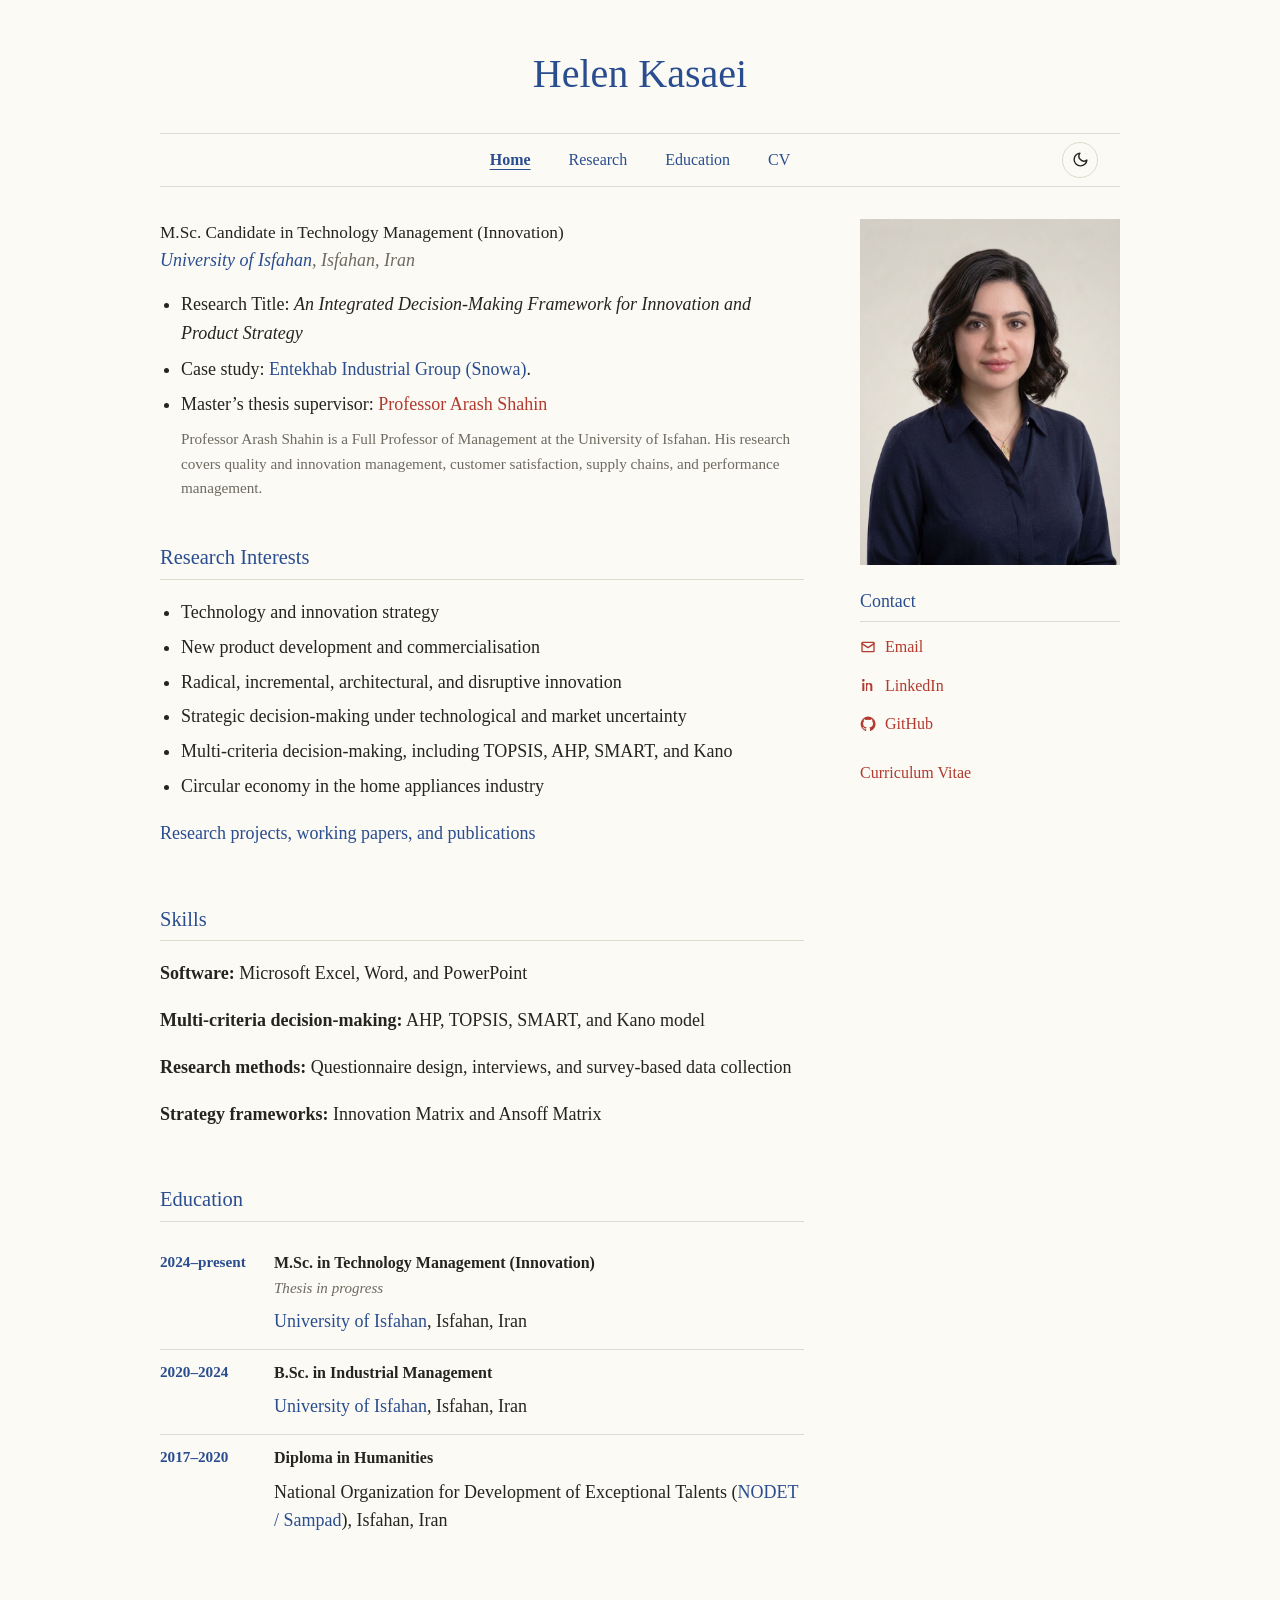
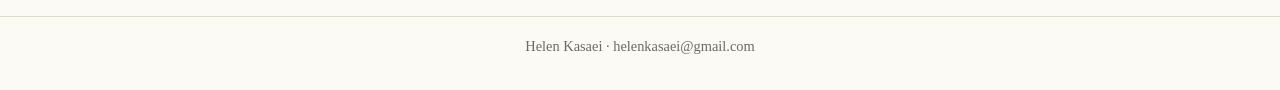
==== index.html @ 2e4b519d "Refine profile and add skills section" ====
<!DOCTYPE html>
<html lang="en">
<head>
<meta charset="UTF-8">
<meta name="viewport" content="width=device-width, initial-scale=1.0">
<meta name="description" content="Helen Kasaei — M.Sc. candidate in Technology Management and Innovation at the University of Isfahan.">
<title>Helen Kasaei · Technology Management &amp; Innovation</title>
<link rel="stylesheet" href="site.css?v=20261124-4">
</head>
<body>
<header class="site-header">
  <div class="wrap">
    <h1 class="site-title">Helen Kasaei</h1>
    <nav class="tabs" aria-label="Main navigation">
      <a href="index.html#home" aria-current="page">Home</a>
      <a href="research.html?v=20261124-4">Research</a>
      <a href="index.html#education">Education</a>
      <a href="cv.html">CV</a>
      <button class="theme-toggle" type="button" data-theme-toggle aria-label="Switch to dark mode" onclick="toggleTheme()"></button>
    </nav>
    <button class="mobile-menu-btn" type="button" onclick="toggleMobileMenu()" aria-expanded="false" aria-controls="mobile-menu">
      <svg viewBox="0 0 24 24" fill="none" stroke="currentColor" stroke-width="2" stroke-linecap="round"><line x1="3" y1="6" x2="21" y2="6"/><line x1="3" y1="12" x2="21" y2="12"/><line x1="3" y1="18" x2="21" y2="18"/></svg>
      Menu
    </button>
    <nav id="mobile-menu" class="mobile-menu" aria-label="Mobile navigation">
      <a href="index.html#home">Home</a>
      <a href="research.html?v=20261124-4">Research</a>
      <a href="index.html#education">Education</a>
      <a href="cv.html">CV</a>
      <button type="button" onclick="toggleTheme()"><span data-theme-toggle></span><span data-theme-label>Dark Mode</span></button>
    </nav>
  </div>
</header>

<main class="wrap home-grid">
  <div class="main-column">
    <section class="intro" id="home">
      <p class="role">M.Sc. Candidate in Technology Management (Innovation)</p>
      <p class="affiliation"><a href="https://www.topuniversities.com/universities/university-isfahan">University of Isfahan</a>, Isfahan, Iran</p>
      <ul>
        <li>Research Title: <em>An Integrated Decision-Making Framework for Innovation and Product Strategy</em></li>
        <li>Case study: <a href="https://www.linkedin.com/company/entekhabelectronicgroup" target="_blank" rel="noopener noreferrer">Entekhab Industrial Group (Snowa)</a>.</li>
        <li>Master’s thesis supervisor: <a href="https://www.researchgate.net/profile/Arash-Shahin" class="supervisor-link" style="color:var(--red)" target="_blank" rel="noopener noreferrer">Professor Arash Shahin</a>
          <p class="supervisor-bio">Professor Arash Shahin is a Full Professor of Management at the University of Isfahan. His research covers quality and innovation management, customer satisfaction, supply chains, and performance management.</p>
        </li>
      </ul>
    </section>

    <section id="research-interests">
      <h2>Research Interests</h2><hr>
      <ul class="interests">
        <li>Technology and innovation strategy</li>
        <li>New product development and commercialisation</li>
        <li>Radical, incremental, architectural, and disruptive innovation</li>
        <li>Strategic decision-making under technological and market uncertainty</li>
        <li>Multi-criteria decision-making, including TOPSIS, AHP, SMART, and Kano</li>
        <li>Circular economy in the home appliances industry</li>
      </ul>
      <p><a href="research.html?v=20261124-4">Research projects, working papers, and publications</a></p>
    </section>

    <section id="skills">
      <h2>Skills</h2><hr>
      <p><strong>Software:</strong> Microsoft Excel, Word, and PowerPoint</p>
      <p><strong>Multi-criteria decision-making:</strong> AHP, TOPSIS, SMART, and Kano model</p>
      <p><strong>Research methods:</strong> Questionnaire design, interviews, and survey-based data collection</p>
      <p><strong>Strategy frameworks:</strong> Innovation Matrix and Ansoff Matrix</p>
    </section>

    <section id="education">
      <h2>Education</h2><hr>
      <div class="edu-item">
        <div class="edu-years">2024–present</div>
        <div>
          <h3>M.Sc. in Technology Management (Innovation)</h3>
          <p class="edu-note">Thesis in progress</p>
          <p class="edu-school"><a href="https://www.topuniversities.com/universities/university-isfahan">University of Isfahan</a>, Isfahan, Iran</p>
        </div>
      </div>
      <div class="edu-item">
        <div class="edu-years">2020–2024</div>
        <div>
          <h3>B.Sc. in Industrial Management</h3>
          <p class="edu-school"><a href="https://www.topuniversities.com/universities/university-isfahan">University of Isfahan</a>, Isfahan, Iran</p>
        </div>
      </div>
      <div class="edu-item">
        <div class="edu-years">2017–2020</div>
        <div>
          <h3>Diploma in Humanities</h3>
          <p class="edu-school">National Organization for Development of Exceptional Talents (<a href="https://en.wikipedia.org/wiki/National_Organization_for_Development_of_Exceptional_Talents" target="_blank" rel="noopener noreferrer">NODET / Sampad</a>), Isfahan, Iran</p>
        </div>
      </div>
    </section>
  </div>

  <aside class="sidebar">
    <img class="portrait" src="profile.jpg" alt="Portrait of Helen Kasaei">
    <div class="contact">
      <h2>Contact</h2><hr>
      <div class="contact-row"><a href="mailto:helenkasaei@gmail.com"><svg viewBox="0 0 24 24" fill="none" stroke="currentColor" stroke-width="2" stroke-linecap="round" stroke-linejoin="round" aria-hidden="true"><rect x="3" y="5" width="18" height="14" rx="1"/><path d="m3 7 9 6 9-6"/></svg>Email</a></div>
      <div class="contact-row"><a href="https://www.linkedin.com/in/helenkasaei" target="_blank" rel="noopener noreferrer"><svg viewBox="0 0 24 24" fill="currentColor" aria-hidden="true"><path d="M5 3a2 2 0 1 0 0 4 2 2 0 0 0 0-4ZM3.5 9h3v12h-3zM9 9h2.9v1.6h.04A3.2 3.2 0 0 1 14.8 9c3.1 0 3.7 2 3.7 4.7V21h-3v-6.5c0-1.6 0-3.6-2.2-3.6s-2.5 1.7-2.5 3.5V21H9z"/></svg>LinkedIn</a></div>
      <div class="contact-row"><a href="https://github.com/helenkasaei" target="_blank" rel="noopener noreferrer"><svg viewBox="0 0 24 24" fill="currentColor" aria-hidden="true"><path d="M12 .9a11.1 11.1 0 0 0-3.5 21.6c.6.1.8-.3.8-.6v-2c-3.2.7-3.9-1.3-3.9-1.3-.5-1.3-1.3-1.6-1.3-1.6-1.1-.7.1-.7.1-.7 1.2.1 1.8 1.2 1.8 1.2 1.1 1.8 2.7 1.3 3.3 1 .1-.8.4-1.3.7-1.6-2.6-.3-5.3-1.3-5.3-5.8 0-1.3.5-2.3 1.2-3.1-.1-.3-.5-1.5.1-3.1 0 0 1-.3 3.2 1.2a11 11 0 0 1 5.8 0c2.2-1.5 3.2-1.2 3.2-1.2.6 1.6.2 2.8.1 3.1.8.8 1.2 1.8 1.2 3.1 0 4.5-2.7 5.5-5.3 5.8.4.3.8 1 .8 2v3c0 .3.2.7.8.6A11.1 11.1 0 0 0 12 .9Z"/></svg>GitHub</a></div>
      <a class="cv-link" href="cv.html">Curriculum Vitae</a>
    </div>
  </aside>
</main>

<footer class="site-footer"><div class="wrap">Helen Kasaei · <a href="mailto:helenkasaei@gmail.com">helenkasaei@gmail.com</a></div></footer>
<script src="site.js?v=20261124-4"></script>
</body>
</html>
---- site.css ----
:root {
  --ink:#26241F;
  --paper:#FBFAF5;
  --blue:#2A4D8F;
  --red:#B23A2E;
  --slate:#6E6A5F;
  --line:#DEDACD;
  --soft:#F5F3EC;
  --serif:Georgia,"Times New Roman",Times,serif;
}
html[data-theme="dark"] {
  --ink:#EAE8E1;
  --paper:#1B1C18;
  --blue:#8FB0E8;
  --red:#E28E82;
  --slate:#A6A398;
  --line:#3A3B34;
  --soft:#23241F;
}
* { box-sizing:border-box; }
html { scroll-behavior:smooth; }
body {
  margin:0;
  background:var(--paper);
  color:var(--ink);
  font-family:var(--serif);
  font-size:18px;
  line-height:1.6;
  transition:background .2s ease,color .2s ease;
}
a { color:var(--blue); text-decoration:none; }
a.supervisor-link { color:var(--red); }
a:hover { text-decoration:underline; }
a:focus-visible,button:focus-visible { outline:2px solid var(--blue); outline-offset:3px; }
.wrap { width:min(960px,calc(100% - 48px)); margin:0 auto; }
header.site-header { padding:42px 0 0; text-align:center; position:relative; }
.site-title {
  margin:0 0 27px;
  color:var(--blue);
  font-size:clamp(1.9rem,4.5vw,2.5rem);
  font-weight:500;
}
nav.tabs {
  position:relative;
  display:flex;
  justify-content:center;
  align-items:center;
  flex-wrap:wrap;
  gap:38px;
  padding:13px 70px;
  border-top:1px solid var(--line);
  border-bottom:1px solid var(--line);
  font-size:1rem;
}
nav.tabs a { color:var(--blue); }
nav.tabs a[aria-current="page"] { font-weight:600; text-decoration:underline; text-underline-offset:4px; }
.theme-toggle {
  position:absolute;
  top:50%;
  right:22px;
  transform:translateY(-50%);
  width:36px;
  height:36px;
  display:flex;
  justify-content:center;
  align-items:center;
  border:1px solid var(--line);
  border-radius:50%;
  background:transparent;
  color:var(--ink);
  cursor:pointer;
}
.theme-toggle svg { width:17px; height:17px; }
.theme-toggle:hover { color:var(--blue); border-color:var(--blue); }
.mobile-menu-btn {
  display:none;
  align-items:center;
  gap:8px;
  margin:0 auto;
  padding:13px 0;
  border:0;
  background:transparent;
  color:var(--ink);
  font:inherit;
  cursor:pointer;
}
.mobile-menu-btn svg { width:20px; height:20px; }
.mobile-menu {
  display:none;
  flex-direction:column;
  margin:0 14px 14px;
  border:1px solid var(--line);
  background:var(--paper);
  text-align:left;
}
.mobile-menu.open { display:flex; }
.mobile-menu a,.mobile-menu button {
  display:flex;
  align-items:center;
  gap:10px;
  width:100%;
  padding:12px 16px;
  border:0;
  border-bottom:1px solid var(--line);
  background:transparent;
  color:var(--ink);
  font:inherit;
  text-align:left;
  cursor:pointer;
}
.mobile-menu a:hover { color:var(--blue); text-decoration:none; }
.mobile-menu button { border-bottom:0; background:var(--soft); }
.mobile-menu button svg { width:18px; height:18px; }
main { padding:32px 0 48px; }
.home-grid {
  display:grid;
  grid-template-columns:minmax(0,1fr) 260px;
  gap:56px;
  align-items:start;
}
.intro { padding:0 0 17px; }
.role { margin:0; font-size:1.08rem; }
.affiliation { margin:0 0 15px; color:var(--slate); font-style:italic; }
.intro ul { margin:12px 0 0; padding-left:21px; }
.intro li { margin:7px 0; }
.supervisor-bio { margin:8px 0 0; color:var(--slate); font-size:.95rem; }
section { padding:17px 0 20px; }
section h2,.contact h2 {
  margin:0;
  color:var(--blue);
  font-size:1.28rem;
  font-weight:500;
}
section hr,.contact hr {
  margin:5px 0 18px;
  border:0;
  border-top:1px solid var(--line);
}
.interests { margin:0; padding-left:21px; }
.interests li { margin:6px 0; }
.edu-item {
  display:grid;
  grid-template-columns:100px minmax(0,1fr);
  gap:14px;
  padding:10px 0 13px;
}
.edu-item + .edu-item { border-top:1px solid var(--line); }
.edu-years { color:var(--blue); font-size:.95rem; font-weight:600; }
.edu-item h3 { margin:0; font-size:1rem; font-weight:600; }
.edu-note { margin:0; color:var(--slate); font-size:.94rem; font-style:italic; }
.edu-school { margin:7px 0 0; }
.sidebar { padding-top:0; }
.portrait {
  display:block;
  width:100%;
  max-height:365px;
  object-fit:cover;
  object-position:center top;
}
.contact { margin-top:22px; }
.contact h2 { font-size:1.12rem; }
.contact hr { margin-bottom:12px; }
.contact-row { margin:9px 0; }
.contact-row a,.cv-link {
  display:inline-flex;
  align-items:center;
  gap:9px;
  color:var(--red);
  font-size:1rem;
}
.contact-row svg,.cv-link svg { width:16px; height:16px; flex:none; }
.cv-link { margin-top:10px; }
.page-title {
  margin:0 0 28px;
  color:var(--blue);
  text-align:center;
  font-size:1.8rem;
  font-weight:500;
}
.research-section { padding:12px 0 24px; }
.research-section h2 { font-size:1.3rem; }
.paper { padding:15px 0 19px; }
.paper + .paper { border-top:1px solid var(--line); }
.paper h3 { margin:0 0 7px; font-size:1.04rem; font-weight:600; }
.paper p { max-width:78ch; margin:7px 0; }
.paper-meta { color:var(--slate); font-size:.9rem; }
.paper-links { display:flex; flex-wrap:wrap; gap:8px 16px; margin-top:9px; }
.paper-links a { color:var(--red); font-size:.94rem; }
.cv-body { padding:36px 0 55px; }
.cv-body h2 { margin:0 0 5px; color:var(--blue); font-size:1.55rem; font-weight:500; }
.cv-version { margin:0 0 22px; color:var(--slate); font-size:.95rem; }
.cv-fallback {
  display:flex;
  justify-content:space-between;
  align-items:center;
  flex-wrap:wrap;
  gap:10px;
  margin:0 0 20px;
  padding:14px 17px;
  border:1px solid var(--line);
}
.cv-note { margin:0; color:var(--slate); font-size:.92rem; }
.cv-download { display:inline-flex; align-items:center; gap:7px; color:var(--red); }
.cv-embed { width:100%; height:80vh; border:1px solid var(--line); }
footer.site-footer {
  padding:18px 0 32px;
  border-top:1px solid var(--line);
  color:var(--slate);
  text-align:center;
  font-size:.9rem;
}
footer.site-footer a { color:var(--slate); }
@media(max-width:720px) {
  .wrap { width:min(100% - 36px,600px); }
  header.site-header { padding-top:28px; }
  .site-title { margin-bottom:18px; }
  nav.tabs { display:none; }
  .mobile-menu-btn { display:flex; }
  main { padding-top:24px; }
  .home-grid { grid-template-columns:1fr; gap:23px; }
  .sidebar { grid-row:1; }
  .portrait { width:min(230px,70%); max-height:300px; margin:0 auto; }
  .contact { max-width:420px; margin:19px auto 0; }
  .main-column { grid-row:2; }
  .edu-item { grid-template-columns:88px minmax(0,1fr); gap:10px; }
  .cv-embed { height:65vh; }
}
@media(prefers-reduced-motion:reduce) {
  html { scroll-behavior:auto; }
  *,*::before,*::after { transition:none !important; }
}
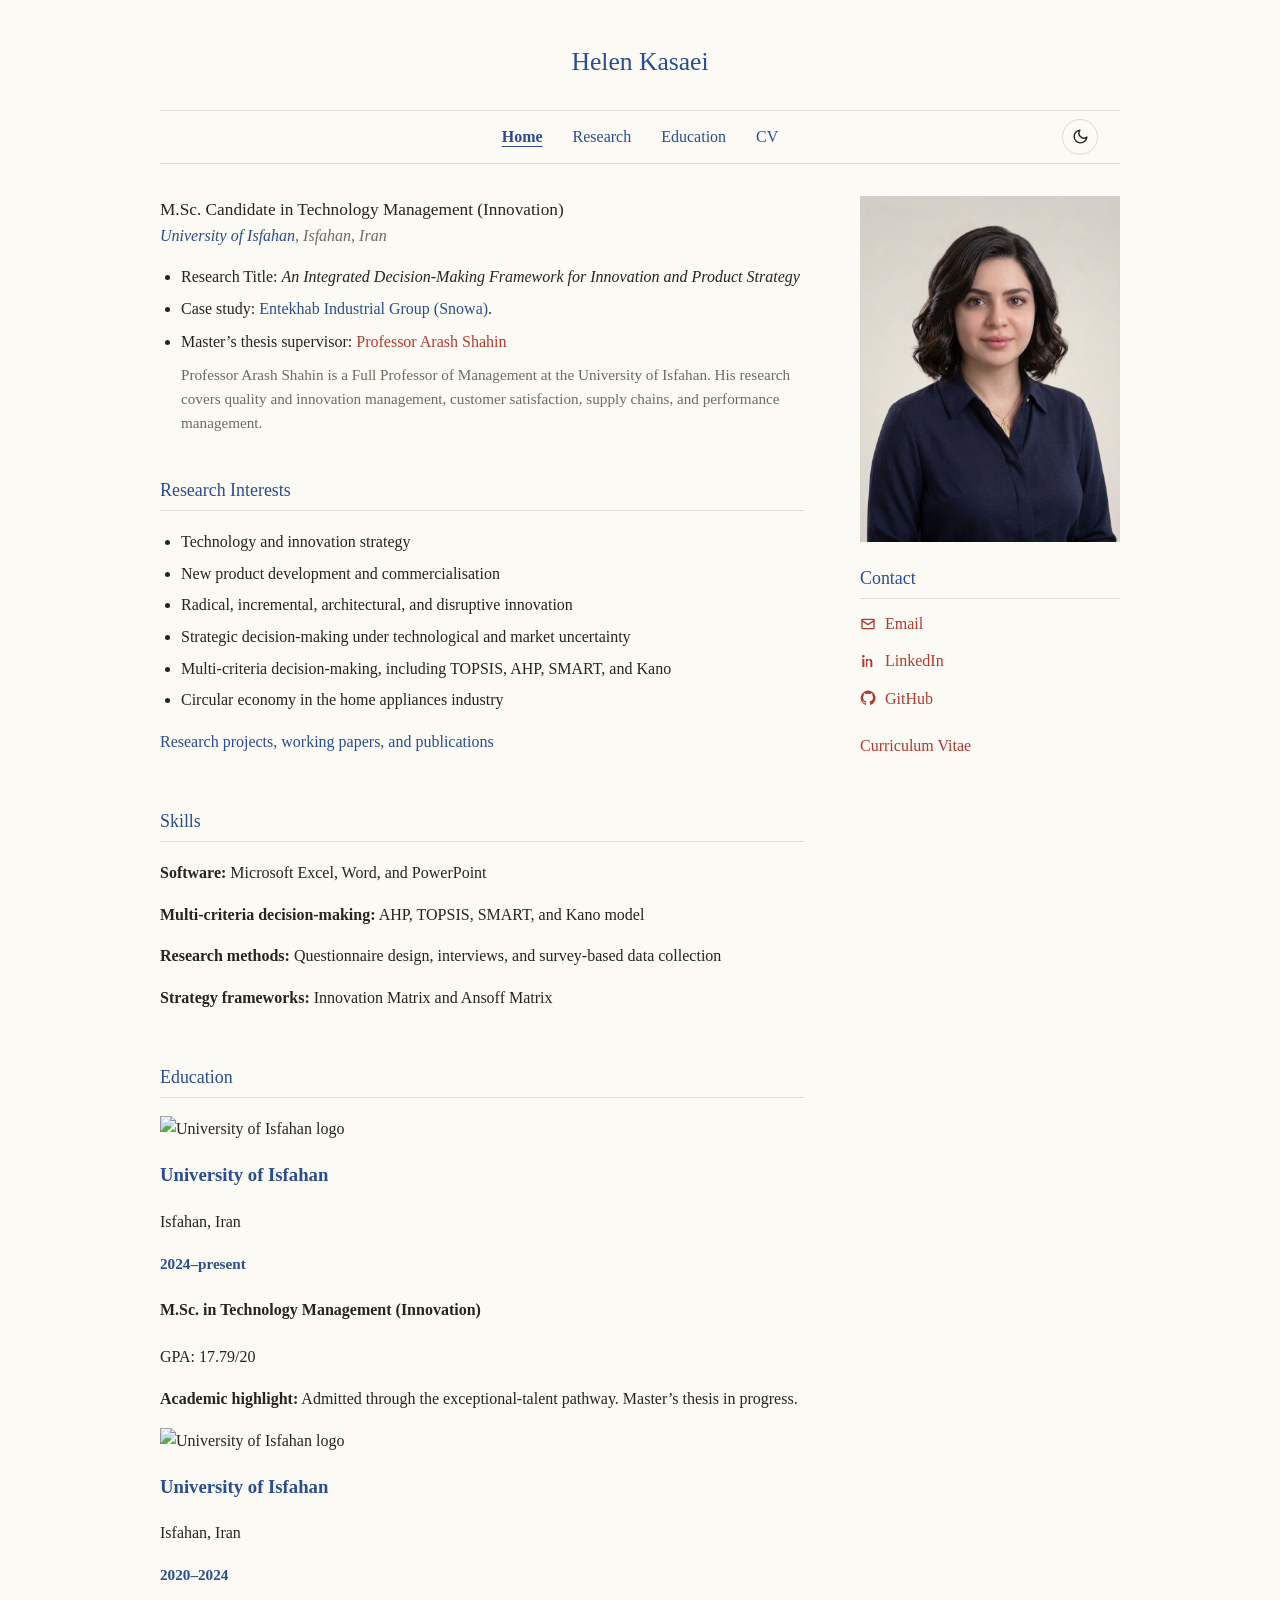
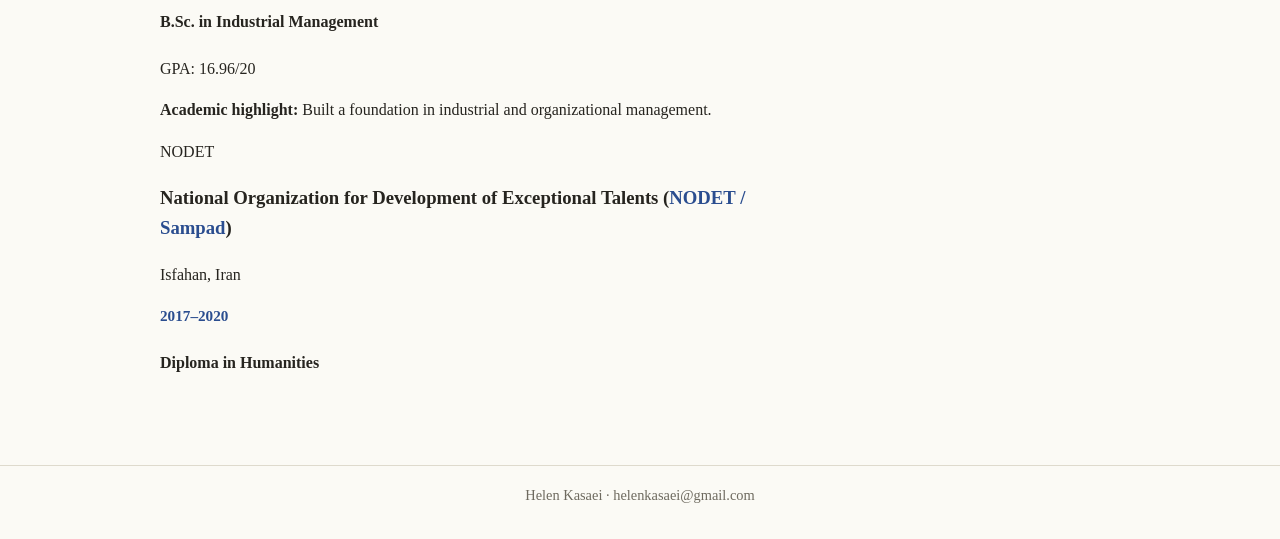
==== commit adf16e2b: "Add education cards with GPAs and university logo" ====
--- a/index.html
+++ b/index.html
@@ -5,7 +5,7 @@
 <meta name="viewport" content="width=device-width, initial-scale=1.0">
 <meta name="description" content="Helen Kasaei — M.Sc. candidate in Technology Management and Innovation at the University of Isfahan.">
 <title>Helen Kasaei · Technology Management &amp; Innovation</title>
-<link rel="stylesheet" href="site.css?v=20261124-4">
+<link rel="stylesheet" href="site.css?v=20261124-5">
 </head>
 <body>
 <header class="site-header">
@@ -13,7 +13,7 @@
     <h1 class="site-title">Helen Kasaei</h1>
     <nav class="tabs" aria-label="Main navigation">
       <a href="index.html#home" aria-current="page">Home</a>
-      <a href="research.html?v=20261124-4">Research</a>
+      <a href="research.html?v=20261124-5">Research</a>
       <a href="index.html#education">Education</a>
       <a href="cv.html">CV</a>
       <button class="theme-toggle" type="button" data-theme-toggle aria-label="Switch to dark mode" onclick="toggleTheme()"></button>
@@ -24,7 +24,7 @@
     </button>
     <nav id="mobile-menu" class="mobile-menu" aria-label="Mobile navigation">
       <a href="index.html#home">Home</a>
-      <a href="research.html?v=20261124-4">Research</a>
+      <a href="research.html?v=20261124-5">Research</a>
       <a href="index.html#education">Education</a>
       <a href="cv.html">CV</a>
       <button type="button" onclick="toggleTheme()"><span data-theme-toggle></span><span data-theme-label>Dark Mode</span></button>
@@ -56,7 +56,7 @@
         <li>Multi-criteria decision-making, including TOPSIS, AHP, SMART, and Kano</li>
         <li>Circular economy in the home appliances industry</li>
       </ul>
-      <p><a href="research.html?v=20261124-4">Research projects, working papers, and publications</a></p>
+      <p><a href="research.html?v=20261124-5">Research projects, working papers, and publications</a></p>
     </section>
 
     <section id="skills">
@@ -69,27 +69,50 @@
 
     <section id="education">
       <h2>Education</h2><hr>
-      <div class="edu-item">
-        <div class="edu-years">2024–present</div>
-        <div>
-          <h3>M.Sc. in Technology Management (Innovation)</h3>
-          <p class="edu-note">Thesis in progress</p>
-          <p class="edu-school"><a href="https://www.topuniversities.com/universities/university-isfahan">University of Isfahan</a>, Isfahan, Iran</p>
-        </div>
-      </div>
-      <div class="edu-item">
-        <div class="edu-years">2020–2024</div>
-        <div>
-          <h3>B.Sc. in Industrial Management</h3>
-          <p class="edu-school"><a href="https://www.topuniversities.com/universities/university-isfahan">University of Isfahan</a>, Isfahan, Iran</p>
-        </div>
-      </div>
-      <div class="edu-item">
-        <div class="edu-years">2017–2020</div>
-        <div>
-          <h3>Diploma in Humanities</h3>
-          <p class="edu-school">National Organization for Development of Exceptional Talents (<a href="https://en.wikipedia.org/wiki/National_Organization_for_Development_of_Exceptional_Talents" target="_blank" rel="noopener noreferrer">NODET / Sampad</a>), Isfahan, Iran</p>
-        </div>
+      <div class="education-cards">
+        <article class="edu-card">
+          <div class="edu-card-header">
+            <img class="edu-logo" src="https://upload.wikimedia.org/wikipedia/commons/4/42/University_of_Isfahan_Logo.png" alt="University of Isfahan logo" loading="lazy">
+            <div class="edu-institution">
+              <h3><a href="https://ui.ac.ir/EN" target="_blank" rel="noopener noreferrer">University of Isfahan</a></h3>
+              <p>Isfahan, Iran</p>
+            </div>
+            <span class="edu-years">2024–present</span>
+          </div>
+          <div class="edu-card-body">
+            <h4>M.Sc. in Technology Management (Innovation)</h4>
+            <p class="edu-gpa">GPA: 17.79/20</p>
+            <p><strong>Academic highlight:</strong> Admitted through the exceptional-talent pathway. Master’s thesis in progress.</p>
+          </div>
+        </article>
+        <article class="edu-card">
+          <div class="edu-card-header">
+            <img class="edu-logo" src="https://upload.wikimedia.org/wikipedia/commons/4/42/University_of_Isfahan_Logo.png" alt="University of Isfahan logo" loading="lazy">
+            <div class="edu-institution">
+              <h3><a href="https://ui.ac.ir/EN" target="_blank" rel="noopener noreferrer">University of Isfahan</a></h3>
+              <p>Isfahan, Iran</p>
+            </div>
+            <span class="edu-years">2020–2024</span>
+          </div>
+          <div class="edu-card-body">
+            <h4>B.Sc. in Industrial Management</h4>
+            <p class="edu-gpa">GPA: 16.96/20</p>
+            <p><strong>Academic highlight:</strong> Built a foundation in industrial and organizational management.</p>
+          </div>
+        </article>
+        <article class="edu-card">
+          <div class="edu-card-header">
+            <div class="edu-logo edu-logo-text" aria-hidden="true">NODET</div>
+            <div class="edu-institution">
+              <h3>National Organization for Development of Exceptional Talents (<a href="https://en.wikipedia.org/wiki/National_Organization_for_Development_of_Exceptional_Talents" target="_blank" rel="noopener noreferrer">NODET / Sampad</a>)</h3>
+              <p>Isfahan, Iran</p>
+            </div>
+            <span class="edu-years">2017–2020</span>
+          </div>
+          <div class="edu-card-body">
+            <h4>Diploma in Humanities</h4>
+          </div>
+        </article>
       </div>
     </section>
   </div>
@@ -107,6 +130,6 @@
 </main>
 
 <footer class="site-footer"><div class="wrap">Helen Kasaei · <a href="mailto:helenkasaei@gmail.com">helenkasaei@gmail.com</a></div></footer>
-<script src="site.js?v=20261124-4"></script>
+<script src="site.js?v=20261124-5"></script>
 </body>
 </html>
--- a/site.css
+++ b/site.css
@@ -24,7 +24,7 @@
   background:var(--paper);
   color:var(--ink);
   font-family:var(--serif);
-  font-size:18px;
+  font-size:16px;
   line-height:1.6;
   transition:background .2s ease,color .2s ease;
 }
@@ -37,7 +37,7 @@
 .site-title {
   margin:0 0 27px;
   color:var(--blue);
-  font-size:clamp(1.9rem,4.5vw,2.5rem);
+  font-size:clamp(1.45rem,2.4vw,1.6rem);
   font-weight:500;
 }
 nav.tabs {
@@ -46,7 +46,7 @@
   justify-content:center;
   align-items:center;
   flex-wrap:wrap;
-  gap:38px;
+  gap:30px;
   padding:13px 70px;
   border-top:1px solid var(--line);
   border-bottom:1px solid var(--line);
@@ -128,7 +128,7 @@
 section h2,.contact h2 {
   margin:0;
   color:var(--blue);
-  font-size:1.28rem;
+  font-size:1.12rem;
   font-weight:500;
 }
 section hr,.contact hr {
@@ -174,11 +174,11 @@
   margin:0 0 28px;
   color:var(--blue);
   text-align:center;
-  font-size:1.8rem;
+  font-size:1.5rem;
   font-weight:500;
 }
 .research-section { padding:12px 0 24px; }
-.research-section h2 { font-size:1.3rem; }
+.research-section h2 { font-size:1.12rem; }
 .paper { padding:15px 0 19px; }
 .paper + .paper { border-top:1px solid var(--line); }
 .paper h3 { margin:0 0 7px; font-size:1.04rem; font-weight:600; }
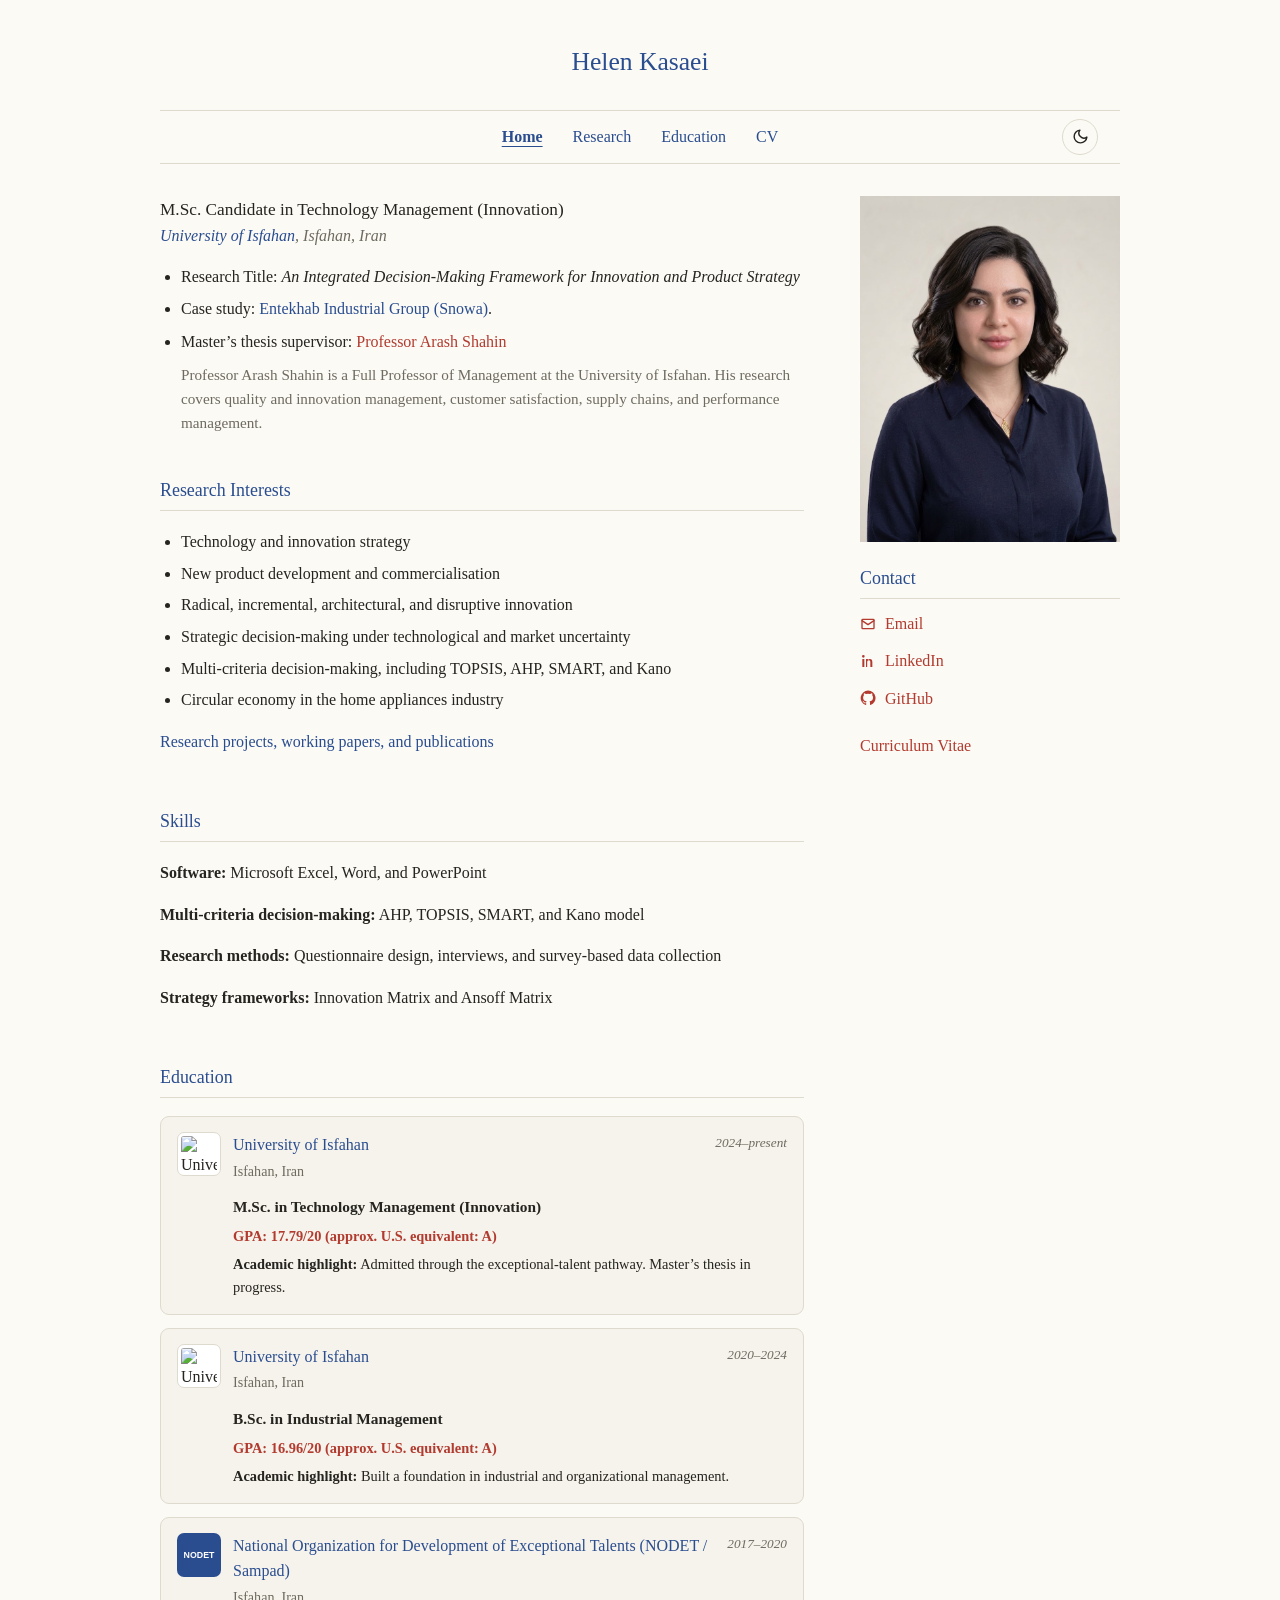
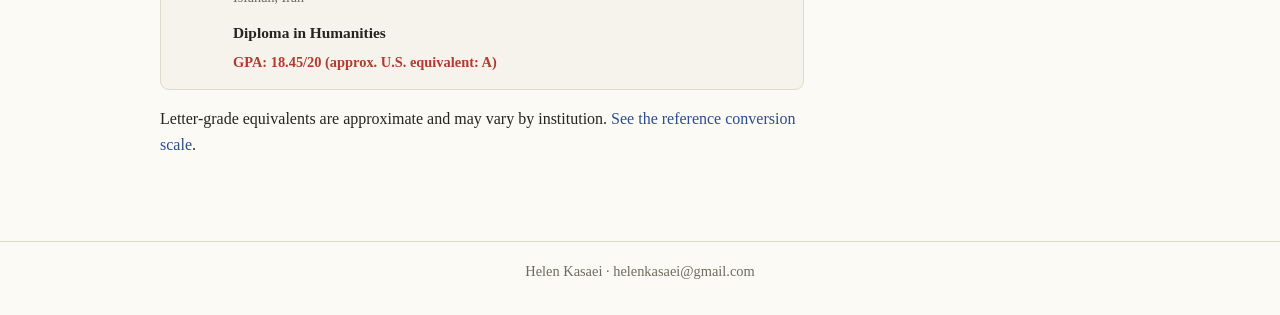
==== commit 02e61836: "Add diploma GPA and approximate grade equivalents" ====
--- a/index.html
+++ b/index.html
@@ -5,7 +5,7 @@
 <meta name="viewport" content="width=device-width, initial-scale=1.0">
 <meta name="description" content="Helen Kasaei — M.Sc. candidate in Technology Management and Innovation at the University of Isfahan.">
 <title>Helen Kasaei · Technology Management &amp; Innovation</title>
-<link rel="stylesheet" href="site.css?v=20261124-5">
+<link rel="stylesheet" href="site.css?v=20261124-6">
 </head>
 <body>
 <header class="site-header">
@@ -13,7 +13,7 @@
     <h1 class="site-title">Helen Kasaei</h1>
     <nav class="tabs" aria-label="Main navigation">
       <a href="index.html#home" aria-current="page">Home</a>
-      <a href="research.html?v=20261124-5">Research</a>
+      <a href="research.html?v=20261124-6">Research</a>
       <a href="index.html#education">Education</a>
       <a href="cv.html">CV</a>
       <button class="theme-toggle" type="button" data-theme-toggle aria-label="Switch to dark mode" onclick="toggleTheme()"></button>
@@ -24,7 +24,7 @@
     </button>
     <nav id="mobile-menu" class="mobile-menu" aria-label="Mobile navigation">
       <a href="index.html#home">Home</a>
-      <a href="research.html?v=20261124-5">Research</a>
+      <a href="research.html?v=20261124-6">Research</a>
       <a href="index.html#education">Education</a>
       <a href="cv.html">CV</a>
       <button type="button" onclick="toggleTheme()"><span data-theme-toggle></span><span data-theme-label>Dark Mode</span></button>
@@ -56,7 +56,7 @@
         <li>Multi-criteria decision-making, including TOPSIS, AHP, SMART, and Kano</li>
         <li>Circular economy in the home appliances industry</li>
       </ul>
-      <p><a href="research.html?v=20261124-5">Research projects, working papers, and publications</a></p>
+      <p><a href="research.html?v=20261124-6">Research projects, working papers, and publications</a></p>
     </section>
 
     <section id="skills">
@@ -81,7 +81,7 @@
           </div>
           <div class="edu-card-body">
             <h4>M.Sc. in Technology Management (Innovation)</h4>
-            <p class="edu-gpa">GPA: 17.79/20</p>
+            <p class="edu-gpa">GPA: 17.79/20 <span class="grade-equivalent">(approx. U.S. equivalent: A)</span></p>
             <p><strong>Academic highlight:</strong> Admitted through the exceptional-talent pathway. Master’s thesis in progress.</p>
           </div>
         </article>
@@ -96,7 +96,7 @@
           </div>
           <div class="edu-card-body">
             <h4>B.Sc. in Industrial Management</h4>
-            <p class="edu-gpa">GPA: 16.96/20</p>
+            <p class="edu-gpa">GPA: 16.96/20 <span class="grade-equivalent">(approx. U.S. equivalent: A)</span></p>
             <p><strong>Academic highlight:</strong> Built a foundation in industrial and organizational management.</p>
           </div>
         </article>
@@ -111,9 +111,11 @@
           </div>
           <div class="edu-card-body">
             <h4>Diploma in Humanities</h4>
+            <p class="edu-gpa">GPA: 18.45/20 <span class="grade-equivalent">(approx. U.S. equivalent: A)</span></p>
           </div>
         </article>
       </div>
+      <p class="grade-note">Letter-grade equivalents are approximate and may vary by institution. <a href="https://grad.uw.edu/wp-content/uploads/computing-gpas.pdf" target="_blank" rel="noopener noreferrer">See the reference conversion scale</a>.</p>
     </section>
   </div>
 
@@ -130,6 +132,6 @@
 </main>
 
 <footer class="site-footer"><div class="wrap">Helen Kasaei · <a href="mailto:helenkasaei@gmail.com">helenkasaei@gmail.com</a></div></footer>
-<script src="site.js?v=20261124-5"></script>
+<script src="site.js?v=20261124-6"></script>
 </body>
 </html>
--- a/site.css
+++ b/site.css
@@ -138,17 +138,46 @@
 }
 .interests { margin:0; padding-left:21px; }
 .interests li { margin:6px 0; }
-.edu-item {
+.education-cards { display:grid; gap:13px; }
+.edu-card {
+  padding:15px 16px;
+  border:1px solid var(--line);
+  border-radius:9px;
+  background:var(--soft);
+}
+.edu-card-header {
   display:grid;
-  grid-template-columns:100px minmax(0,1fr);
-  gap:14px;
-  padding:10px 0 13px;
-}
-.edu-item + .edu-item { border-top:1px solid var(--line); }
-.edu-years { color:var(--blue); font-size:.95rem; font-weight:600; }
-.edu-item h3 { margin:0; font-size:1rem; font-weight:600; }
-.edu-note { margin:0; color:var(--slate); font-size:.94rem; font-style:italic; }
-.edu-school { margin:7px 0 0; }
+  grid-template-columns:44px minmax(0,1fr) auto;
+  gap:12px;
+  align-items:start;
+}
+.edu-logo {
+  width:44px;
+  height:44px;
+  padding:3px;
+  border:1px solid var(--line);
+  border-radius:7px;
+  background:#fff;
+  object-fit:contain;
+}
+.edu-logo-text {
+  display:grid;
+  place-items:center;
+  padding:0;
+  border:0;
+  background:var(--blue);
+  color:#fff;
+  font-family:Arial,sans-serif;
+  font-size:.55rem;
+  font-weight:700;
+}
+.edu-institution h3 { margin:0; color:var(--blue); font-size:1rem; font-weight:500; }
+.edu-institution p { margin:2px 0 0; color:var(--slate); font-size:.88rem; }
+.edu-years { color:var(--slate); font-size:.83rem; font-style:italic; white-space:nowrap; }
+.edu-card-body { margin:13px 0 0 56px; }
+.edu-card-body h4 { margin:0 0 4px; color:var(--ink); font-size:.96rem; font-weight:600; }
+.edu-card-body p { margin:5px 0 0; font-size:.9rem; }
+.edu-card-body .edu-gpa { color:var(--red); font-weight:600; }
 .sidebar { padding-top:0; }
 .portrait {
   display:block;
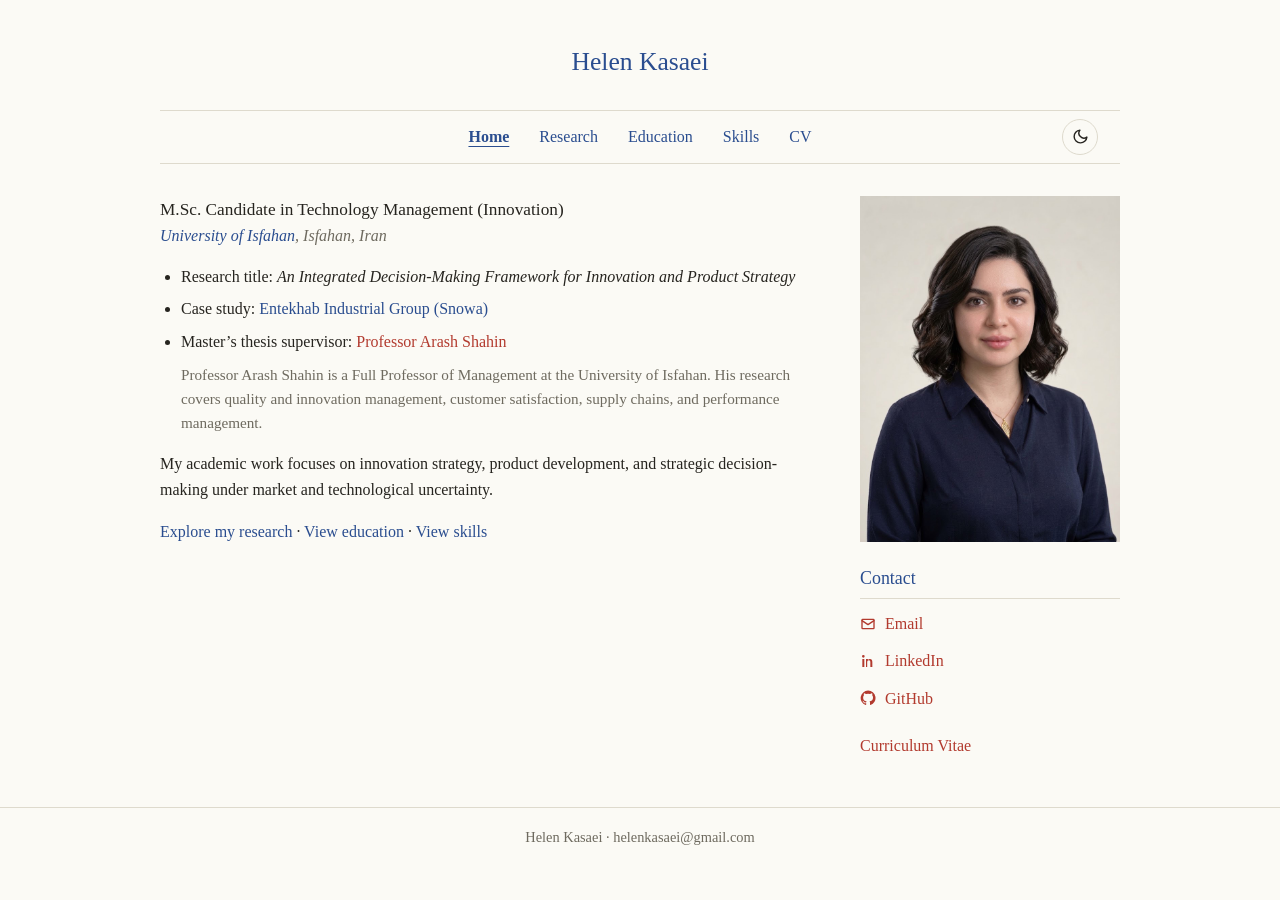
==== commit e20324fc: "Move profile details into dedicated tabs" ====
--- a/index.html
+++ b/index.html
@@ -5,7 +5,7 @@
 <meta name="viewport" content="width=device-width, initial-scale=1.0">
 <meta name="description" content="Helen Kasaei — M.Sc. candidate in Technology Management and Innovation at the University of Isfahan.">
 <title>Helen Kasaei · Technology Management &amp; Innovation</title>
-<link rel="stylesheet" href="site.css?v=20261124-6">
+<link rel="stylesheet" href="site.css?v=20261124-7">
 </head>
 <body>
 <header class="site-header">
@@ -13,10 +13,11 @@
     <h1 class="site-title">Helen Kasaei</h1>
     <nav class="tabs" aria-label="Main navigation">
       <a href="index.html#home" aria-current="page">Home</a>
-      <a href="research.html?v=20261124-6">Research</a>
-      <a href="index.html#education">Education</a>
+      <a href="research.html?v=20261124-7">Research</a>
+      <a href="education.html">Education</a>
+      <a href="skills.html">Skills</a>
       <a href="cv.html">CV</a>
-      <button class="theme-toggle" type="button" data-theme-toggle aria-label="Switch to dark mode" onclick="toggleTheme()"></button>
+      <button class="theme-toggle" type="button" data-theme-toggle aria-label="Switch theme" onclick="toggleTheme()"></button>
     </nav>
     <button class="mobile-menu-btn" type="button" onclick="toggleMobileMenu()" aria-expanded="false" aria-controls="mobile-menu">
       <svg viewBox="0 0 24 24" fill="none" stroke="currentColor" stroke-width="2" stroke-linecap="round"><line x1="3" y1="6" x2="21" y2="6"/><line x1="3" y1="12" x2="21" y2="12"/><line x1="3" y1="18" x2="21" y2="18"/></svg>
@@ -24,8 +25,9 @@
     </button>
     <nav id="mobile-menu" class="mobile-menu" aria-label="Mobile navigation">
       <a href="index.html#home">Home</a>
-      <a href="research.html?v=20261124-6">Research</a>
-      <a href="index.html#education">Education</a>
+      <a href="research.html?v=20261124-7">Research</a>
+      <a href="education.html">Education</a>
+      <a href="skills.html">Skills</a>
       <a href="cv.html">CV</a>
       <button type="button" onclick="toggleTheme()"><span data-theme-toggle></span><span data-theme-label>Dark Mode</span></button>
     </nav>
@@ -38,88 +40,17 @@
       <p class="role">M.Sc. Candidate in Technology Management (Innovation)</p>
       <p class="affiliation"><a href="https://www.topuniversities.com/universities/university-isfahan">University of Isfahan</a>, Isfahan, Iran</p>
       <ul>
-        <li>Research Title: <em>An Integrated Decision-Making Framework for Innovation and Product Strategy</em></li>
-        <li>Case study: <a href="https://www.linkedin.com/company/entekhabelectronicgroup" target="_blank" rel="noopener noreferrer">Entekhab Industrial Group (Snowa)</a>.</li>
+        <li>Research title: <em>An Integrated Decision-Making Framework for Innovation and Product Strategy</em></li>
+        <li>Case study: <a href="https://www.linkedin.com/company/entekhabelectronicgroup" target="_blank" rel="noopener noreferrer">Entekhab Industrial Group (Snowa)</a></li>
         <li>Master’s thesis supervisor: <a href="https://www.researchgate.net/profile/Arash-Shahin" class="supervisor-link" style="color:var(--red)" target="_blank" rel="noopener noreferrer">Professor Arash Shahin</a>
           <p class="supervisor-bio">Professor Arash Shahin is a Full Professor of Management at the University of Isfahan. His research covers quality and innovation management, customer satisfaction, supply chains, and performance management.</p>
         </li>
       </ul>
-    </section>
-
-    <section id="research-interests">
-      <h2>Research Interests</h2><hr>
-      <ul class="interests">
-        <li>Technology and innovation strategy</li>
-        <li>New product development and commercialisation</li>
-        <li>Radical, incremental, architectural, and disruptive innovation</li>
-        <li>Strategic decision-making under technological and market uncertainty</li>
-        <li>Multi-criteria decision-making, including TOPSIS, AHP, SMART, and Kano</li>
-        <li>Circular economy in the home appliances industry</li>
-      </ul>
-      <p><a href="research.html?v=20261124-6">Research projects, working papers, and publications</a></p>
-    </section>
-
-    <section id="skills">
-      <h2>Skills</h2><hr>
-      <p><strong>Software:</strong> Microsoft Excel, Word, and PowerPoint</p>
-      <p><strong>Multi-criteria decision-making:</strong> AHP, TOPSIS, SMART, and Kano model</p>
-      <p><strong>Research methods:</strong> Questionnaire design, interviews, and survey-based data collection</p>
-      <p><strong>Strategy frameworks:</strong> Innovation Matrix and Ansoff Matrix</p>
-    </section>
-
-    <section id="education">
-      <h2>Education</h2><hr>
-      <div class="education-cards">
-        <article class="edu-card">
-          <div class="edu-card-header">
-            <img class="edu-logo" src="https://upload.wikimedia.org/wikipedia/commons/4/42/University_of_Isfahan_Logo.png" alt="University of Isfahan logo" loading="lazy">
-            <div class="edu-institution">
-              <h3><a href="https://ui.ac.ir/EN" target="_blank" rel="noopener noreferrer">University of Isfahan</a></h3>
-              <p>Isfahan, Iran</p>
-            </div>
-            <span class="edu-years">2024–present</span>
-          </div>
-          <div class="edu-card-body">
-            <h4>M.Sc. in Technology Management (Innovation)</h4>
-            <p class="edu-gpa">GPA: 17.79/20 <span class="grade-equivalent">(approx. U.S. equivalent: A)</span></p>
-            <p><strong>Academic highlight:</strong> Admitted through the exceptional-talent pathway. Master’s thesis in progress.</p>
-          </div>
-        </article>
-        <article class="edu-card">
-          <div class="edu-card-header">
-            <img class="edu-logo" src="https://upload.wikimedia.org/wikipedia/commons/4/42/University_of_Isfahan_Logo.png" alt="University of Isfahan logo" loading="lazy">
-            <div class="edu-institution">
-              <h3><a href="https://ui.ac.ir/EN" target="_blank" rel="noopener noreferrer">University of Isfahan</a></h3>
-              <p>Isfahan, Iran</p>
-            </div>
-            <span class="edu-years">2020–2024</span>
-          </div>
-          <div class="edu-card-body">
-            <h4>B.Sc. in Industrial Management</h4>
-            <p class="edu-gpa">GPA: 16.96/20 <span class="grade-equivalent">(approx. U.S. equivalent: A)</span></p>
-            <p><strong>Academic highlight:</strong> Built a foundation in industrial and organizational management.</p>
-          </div>
-        </article>
-        <article class="edu-card">
-          <div class="edu-card-header">
-            <div class="edu-logo edu-logo-text" aria-hidden="true">NODET</div>
-            <div class="edu-institution">
-              <h3>National Organization for Development of Exceptional Talents (<a href="https://en.wikipedia.org/wiki/National_Organization_for_Development_of_Exceptional_Talents" target="_blank" rel="noopener noreferrer">NODET / Sampad</a>)</h3>
-              <p>Isfahan, Iran</p>
-            </div>
-            <span class="edu-years">2017–2020</span>
-          </div>
-          <div class="edu-card-body">
-            <h4>Diploma in Humanities</h4>
-            <p class="edu-gpa">GPA: 18.45/20 <span class="grade-equivalent">(approx. U.S. equivalent: A)</span></p>
-          </div>
-        </article>
-      </div>
-      <p class="grade-note">Letter-grade equivalents are approximate and may vary by institution. <a href="https://grad.uw.edu/wp-content/uploads/computing-gpas.pdf" target="_blank" rel="noopener noreferrer">See the reference conversion scale</a>.</p>
+      <p class="home-summary">My academic work focuses on innovation strategy, product development, and strategic decision-making under market and technological uncertainty.</p>
+      <p class="home-links"><a href="research.html?v=20261124-7">Explore my research</a> · <a href="education.html">View education</a> · <a href="skills.html">View skills</a></p>
     </section>
   </div>
-
-  <aside class="sidebar">
+    <aside class="sidebar">
     <img class="portrait" src="profile.jpg" alt="Portrait of Helen Kasaei">
     <div class="contact">
       <h2>Contact</h2><hr>
@@ -132,6 +63,6 @@
 </main>
 
 <footer class="site-footer"><div class="wrap">Helen Kasaei · <a href="mailto:helenkasaei@gmail.com">helenkasaei@gmail.com</a></div></footer>
-<script src="site.js?v=20261124-6"></script>
+<script src="site.js?v=20261124-7"></script>
 </body>
 </html>
--- a/site.css
+++ b/site.css
@@ -178,6 +178,8 @@
 .edu-card-body h4 { margin:0 0 4px; color:var(--ink); font-size:.96rem; font-weight:600; }
 .edu-card-body p { margin:5px 0 0; font-size:.9rem; }
 .edu-card-body .edu-gpa { color:var(--red); font-weight:600; }
+.edu-card-body .grade-equivalent { color:var(--slate); font-size:.86em; font-weight:400; }
+.grade-note { margin:10px 0 0; color:var(--slate); font-size:.8rem; }
 .sidebar { padding-top:0; }
 .portrait {
   display:block;
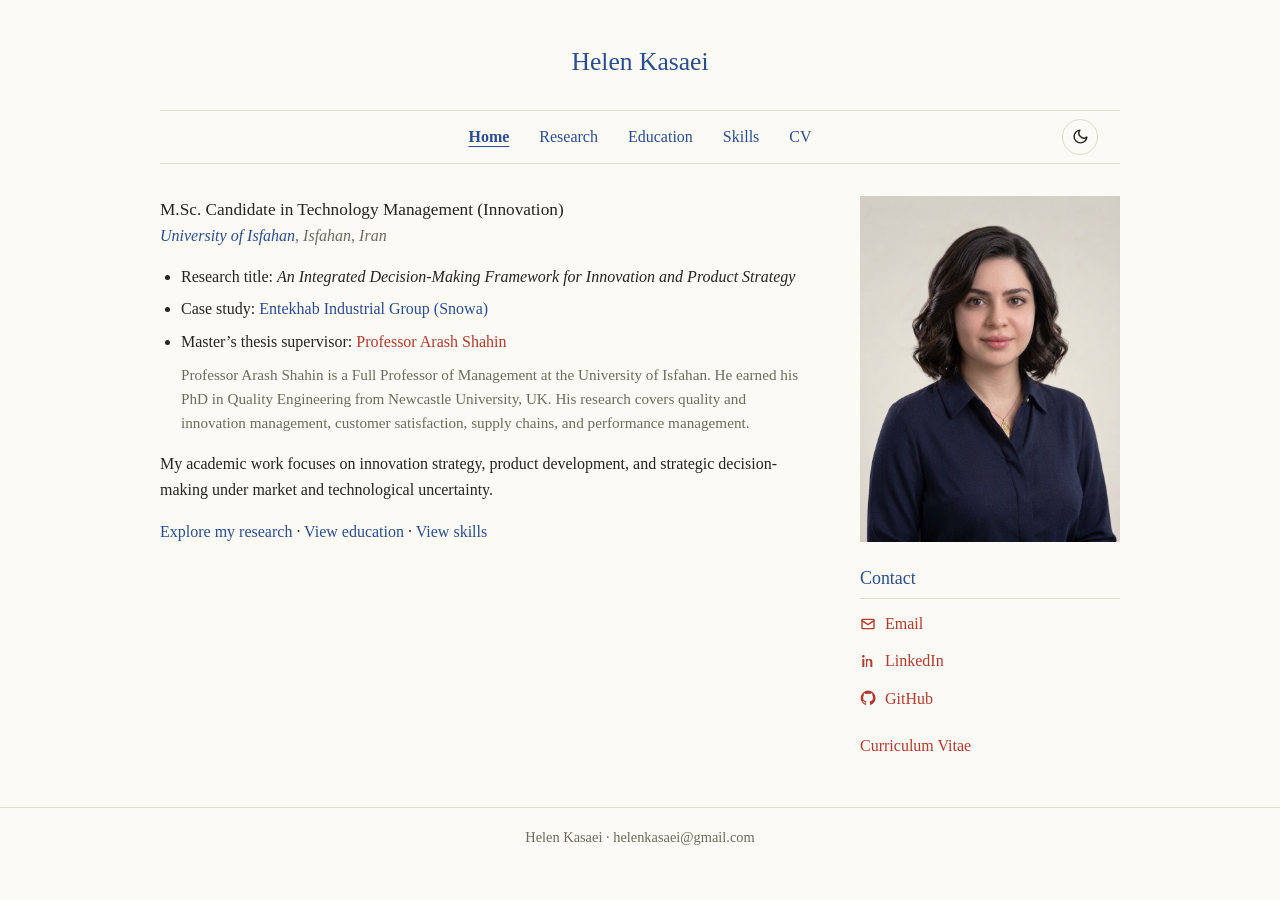
==== commit 067adc5c: "Add Professor Shahin’s PhD to homepage and refresh navigation" ====
--- a/index.html
+++ b/index.html
@@ -5,7 +5,7 @@
 <meta name="viewport" content="width=device-width, initial-scale=1.0">
 <meta name="description" content="Helen Kasaei — M.Sc. candidate in Technology Management and Innovation at the University of Isfahan.">
 <title>Helen Kasaei · Technology Management &amp; Innovation</title>
-<link rel="stylesheet" href="site.css?v=20261124-7">
+<link rel="stylesheet" href="site.css?v=20261124-9">
 </head>
 <body>
 <header class="site-header">
@@ -13,7 +13,7 @@
     <h1 class="site-title">Helen Kasaei</h1>
     <nav class="tabs" aria-label="Main navigation">
       <a href="index.html#home" aria-current="page">Home</a>
-      <a href="research.html?v=20261124-7">Research</a>
+      <a href="research.html?v=20261124-9">Research</a>
       <a href="education.html">Education</a>
       <a href="skills.html">Skills</a>
       <a href="cv.html">CV</a>
@@ -25,7 +25,7 @@
     </button>
     <nav id="mobile-menu" class="mobile-menu" aria-label="Mobile navigation">
       <a href="index.html#home">Home</a>
-      <a href="research.html?v=20261124-7">Research</a>
+      <a href="research.html?v=20261124-9">Research</a>
       <a href="education.html">Education</a>
       <a href="skills.html">Skills</a>
       <a href="cv.html">CV</a>
@@ -43,11 +43,11 @@
         <li>Research title: <em>An Integrated Decision-Making Framework for Innovation and Product Strategy</em></li>
         <li>Case study: <a href="https://www.linkedin.com/company/entekhabelectronicgroup" target="_blank" rel="noopener noreferrer">Entekhab Industrial Group (Snowa)</a></li>
         <li>Master’s thesis supervisor: <a href="https://www.researchgate.net/profile/Arash-Shahin" class="supervisor-link" style="color:var(--red)" target="_blank" rel="noopener noreferrer">Professor Arash Shahin</a>
-          <p class="supervisor-bio">Professor Arash Shahin is a Full Professor of Management at the University of Isfahan. His research covers quality and innovation management, customer satisfaction, supply chains, and performance management.</p>
+          <p class="supervisor-bio">Professor Arash Shahin is a Full Professor of Management at the University of Isfahan. He earned his PhD in Quality Engineering from Newcastle University, UK. His research covers quality and innovation management, customer satisfaction, supply chains, and performance management.</p>
         </li>
       </ul>
       <p class="home-summary">My academic work focuses on innovation strategy, product development, and strategic decision-making under market and technological uncertainty.</p>
-      <p class="home-links"><a href="research.html?v=20261124-7">Explore my research</a> · <a href="education.html">View education</a> · <a href="skills.html">View skills</a></p>
+      <p class="home-links"><a href="research.html?v=20261124-9">Explore my research</a> · <a href="education.html">View education</a> · <a href="skills.html">View skills</a></p>
     </section>
   </div>
     <aside class="sidebar">
@@ -63,6 +63,6 @@
 </main>
 
 <footer class="site-footer"><div class="wrap">Helen Kasaei · <a href="mailto:helenkasaei@gmail.com">helenkasaei@gmail.com</a></div></footer>
-<script src="site.js?v=20261124-7"></script>
+<script src="site.js?v=20261124-9"></script>
 </body>
 </html>
--- a/site.css
+++ b/site.css
@@ -259,4 +259,43 @@
 @media(prefers-reduced-motion:reduce) {
   html { scroll-behavior:auto; }
   *,*::before,*::after { transition:none !important; }
-}+}
+/* Research and skills page refinements */
+.page-lead { max-width:70ch; margin:-10px auto 22px; color:var(--slate); text-align:center; font-size:1.02rem; }
+.section-index { display:flex; justify-content:center; flex-wrap:wrap; gap:7px 19px; margin:0 auto 24px; padding:11px 0; border-top:1px solid var(--line); border-bottom:1px solid var(--line); font-size:.9rem; }
+.section-index a { color:var(--red); }
+.research-section { scroll-margin-top:20px; }
+.research-interest-list { columns:2; column-gap:42px; }
+.research-interest-list li { break-inside:avoid; padding-right:12px; }
+.paper-topline { display:flex; justify-content:space-between; align-items:center; flex-wrap:wrap; gap:7px 18px; margin-bottom:8px; }
+.paper-topline .paper-links { margin:0; }
+.status-label,.application-label { color:var(--red); font-size:.76rem; font-weight:600; letter-spacing:.075em; text-transform:uppercase; }
+.thesis-paper { margin:0; padding:17px 19px 19px; border:1px solid var(--line); border-left:3px solid var(--blue); border-radius:5px; background:var(--soft); }
+.thesis-paper h3 { font-size:1.12rem; }
+.paper-entry { padding:18px 0 22px; }
+.paper-entry h3 { max-width:76ch; font-size:1.08rem; }
+.paper-excerpt { max-width:78ch; padding-left:14px; border-left:2px solid var(--line); color:var(--slate); }
+.paper-links a { display:inline-flex; align-items:center; gap:4px; padding:3px 10px; border:1px solid var(--line); border-radius:3px; color:var(--red); font-size:.86rem; }
+.paper-links a:hover { border-color:var(--red); text-decoration:none; }
+.progress-entry { padding:8px 0 12px; }
+.section-note { color:var(--slate); }
+.skills-section { padding-top:8px; }
+.skills-grid { display:grid; grid-template-columns:repeat(2,minmax(0,1fr)); gap:15px; }
+.skill-card { min-height:185px; padding:18px 19px 16px; border:1px solid var(--line); border-top:2px solid var(--blue); border-radius:5px; background:var(--soft); }
+.skill-card-kicker { margin-bottom:8px; color:var(--red); font-family:Arial,sans-serif; font-size:.68rem; font-weight:600; letter-spacing:.08em; }
+.skill-card h3 { margin:0; color:var(--blue); font-size:1.08rem; font-weight:600; }
+.skill-card p { margin:8px 0 12px; color:var(--slate); font-size:.92rem; line-height:1.55; }
+.skill-tags { display:flex; flex-wrap:wrap; gap:6px; margin:0; padding:0; list-style:none; }
+.skill-tags li { padding:3px 8px; border:1px solid var(--line); border-radius:3px; color:var(--ink); font-size:.82rem; }
+.skills-application { margin:18px 0 14px; padding:17px 19px; border-left:3px solid var(--red); background:var(--soft); }
+.skills-application p { margin:5px 0 8px; }
+.skills-application > a { color:var(--red); font-size:.9rem; }
+.visually-hidden { position:absolute; width:1px; height:1px; padding:0; margin:-1px; overflow:hidden; clip:rect(0,0,0,0); white-space:nowrap; border:0; }
+@media(max-width:720px) {
+  .page-lead { margin-top:-7px; }
+  .section-index { justify-content:flex-start; gap:6px 13px; }
+  .research-interest-list { columns:1; }
+  .skills-grid { grid-template-columns:1fr; gap:11px; }
+  .skill-card { min-height:0; }
+  .paper-topline { align-items:flex-start; }
+}
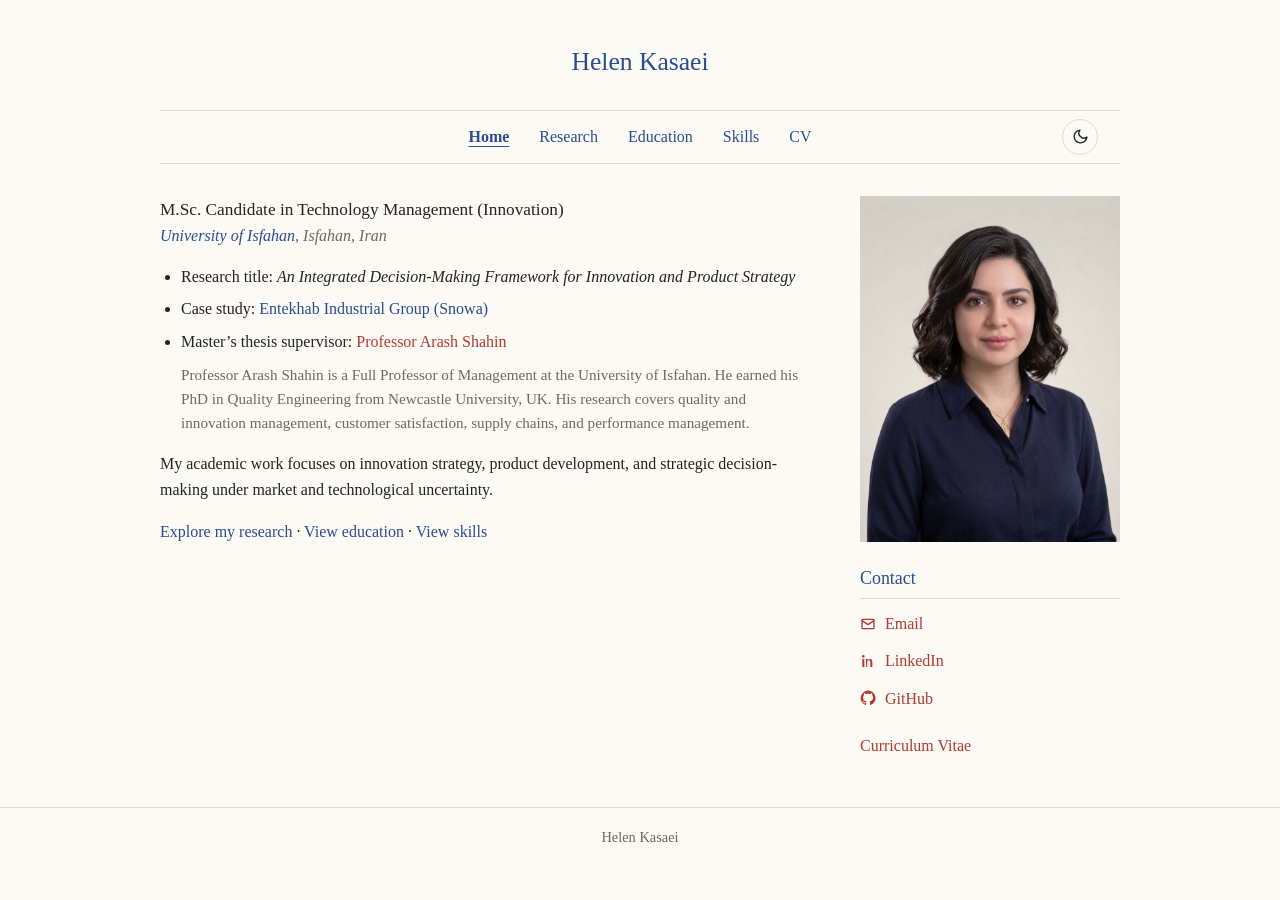
==== commit b8ef88f8: "Simplify footer to name only" ====
--- a/index.html
+++ b/index.html
@@ -5,7 +5,7 @@
 <meta name="viewport" content="width=device-width, initial-scale=1.0">
 <meta name="description" content="Helen Kasaei — M.Sc. candidate in Technology Management and Innovation at the University of Isfahan.">
 <title>Helen Kasaei · Technology Management &amp; Innovation</title>
-<link rel="stylesheet" href="site.css?v=20261124-9">
+<link rel="stylesheet" href="site.css?v=20261124-12">
 </head>
 <body>
 <header class="site-header">
@@ -13,9 +13,9 @@
     <h1 class="site-title">Helen Kasaei</h1>
     <nav class="tabs" aria-label="Main navigation">
       <a href="index.html#home" aria-current="page">Home</a>
-      <a href="research.html?v=20261124-9">Research</a>
+      <a href="research.html?v=20261124-12">Research</a>
       <a href="education.html">Education</a>
-      <a href="skills.html">Skills</a>
+      <a href="skills.html?v=20261124-12">Skills</a>
       <a href="cv.html">CV</a>
       <button class="theme-toggle" type="button" data-theme-toggle aria-label="Switch theme" onclick="toggleTheme()"></button>
     </nav>
@@ -25,9 +25,9 @@
     </button>
     <nav id="mobile-menu" class="mobile-menu" aria-label="Mobile navigation">
       <a href="index.html#home">Home</a>
-      <a href="research.html?v=20261124-9">Research</a>
+      <a href="research.html?v=20261124-12">Research</a>
       <a href="education.html">Education</a>
-      <a href="skills.html">Skills</a>
+      <a href="skills.html?v=20261124-12">Skills</a>
       <a href="cv.html">CV</a>
       <button type="button" onclick="toggleTheme()"><span data-theme-toggle></span><span data-theme-label>Dark Mode</span></button>
     </nav>
@@ -47,7 +47,7 @@
         </li>
       </ul>
       <p class="home-summary">My academic work focuses on innovation strategy, product development, and strategic decision-making under market and technological uncertainty.</p>
-      <p class="home-links"><a href="research.html?v=20261124-9">Explore my research</a> · <a href="education.html">View education</a> · <a href="skills.html">View skills</a></p>
+      <p class="home-links"><a href="research.html?v=20261124-12">Explore my research</a> · <a href="education.html">View education</a> · <a href="skills.html?v=20261124-12">View skills</a></p>
     </section>
   </div>
     <aside class="sidebar">
@@ -62,7 +62,7 @@
   </aside>
 </main>
 
-<footer class="site-footer"><div class="wrap">Helen Kasaei · <a href="mailto:helenkasaei@gmail.com">helenkasaei@gmail.com</a></div></footer>
-<script src="site.js?v=20261124-9"></script>
+<footer class="site-footer"><div class="wrap">Helen Kasaei</div></footer>
+<script src="site.js?v=20261124-12"></script>
 </body>
 </html>
--- a/site.css
+++ b/site.css
@@ -299,3 +299,22 @@
   .skill-card { min-height:0; }
   .paper-topline { align-items:flex-start; }
 }
+
+/* Skills workflow */
+.skills-workflow { margin:23px 0 10px; padding:19px 20px 17px; border-top:1px solid var(--line); border-bottom:1px solid var(--line); }
+.workflow-heading { display:flex; justify-content:space-between; align-items:end; gap:15px; margin-bottom:16px; }
+.workflow-heading h2 { margin:3px 0 0; color:var(--blue); font-size:1.12rem; font-weight:500; }
+.workflow-heading > a { color:var(--red); font-size:.9rem; white-space:nowrap; }
+.workflow-steps { display:grid; grid-template-columns:repeat(4,minmax(0,1fr)); gap:0; margin:0; padding:0; list-style:none; }
+.workflow-steps li { position:relative; min-height:130px; padding:0 15px; border-left:1px solid var(--line); }
+.workflow-steps li:first-child { padding-left:0; border-left:0; }
+.workflow-number { display:grid; place-items:center; width:27px; height:27px; margin-bottom:10px; border:1px solid var(--red); border-radius:50%; color:var(--red); font-family:Arial,sans-serif; font-size:.7rem; }
+.workflow-steps h3 { margin:0 0 6px; font-size:.95rem; font-weight:600; }
+.workflow-steps p { margin:0; color:var(--slate); font-size:.85rem; line-height:1.45; }
+.workflow-note { margin:12px 0 0; color:var(--slate); font-size:.88rem; }
+@media(max-width:720px) {
+  .workflow-heading { align-items:flex-start; flex-direction:column; }
+  .workflow-steps { grid-template-columns:1fr; }
+  .workflow-steps li,.workflow-steps li:first-child { min-height:0; margin:0 0 12px; padding:0 0 0 39px; border-left:0; }
+  .workflow-number { position:absolute; top:0; left:0; }
+}
